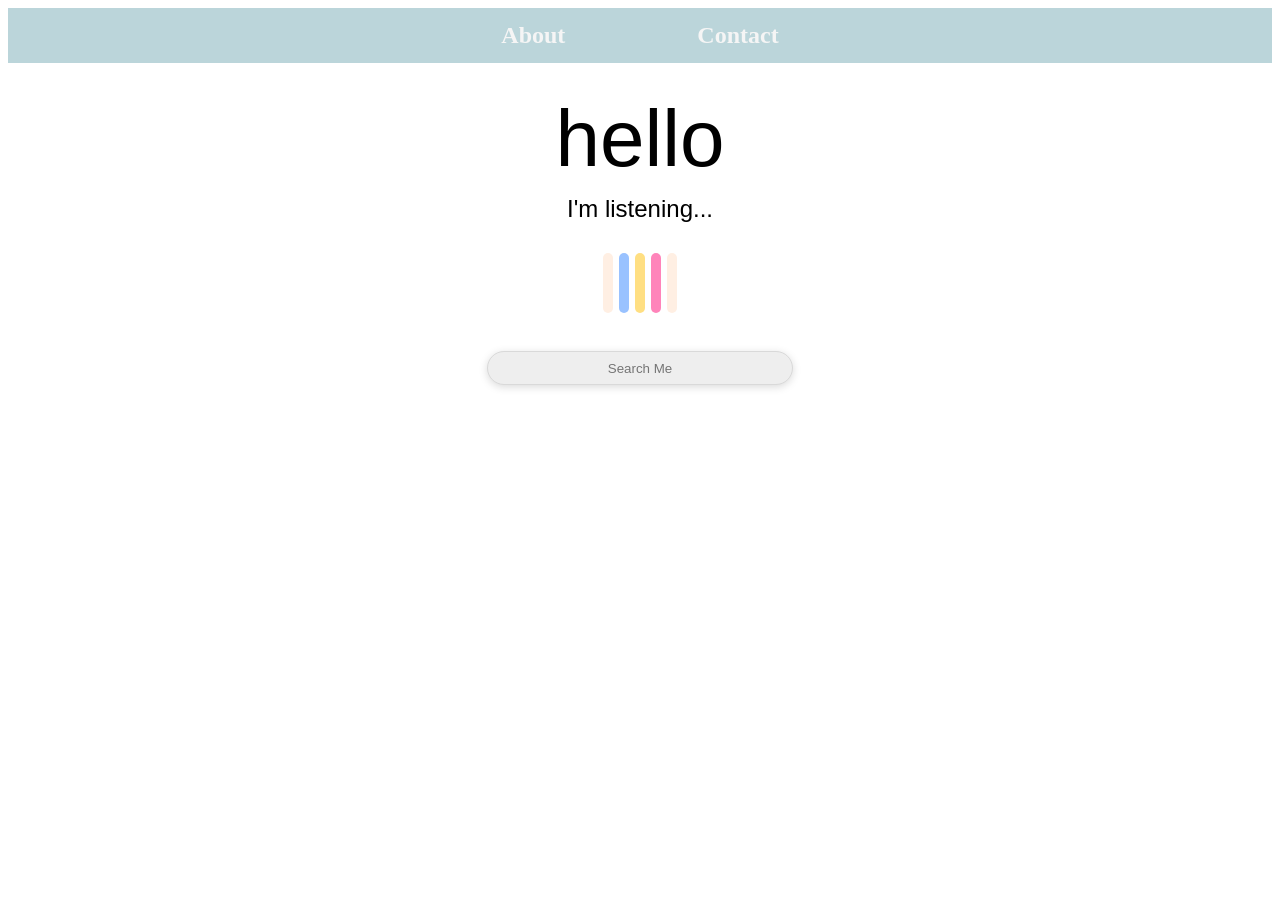
==== index.html @ 107ed71c "Rename page1.html to index.html" ====
<!DOCTYPE html>

<html lang="en">

<head>

<meta charset="UTF-8">

<title>I am listening</title>

<link rel="stylesheet" href="./style.css">

</head>



<body>



<ul class="menu">

	<li class="menuitem"><a href="./about.html">About</a>

    	<img src="./image/mermaid.gif" class="dinobirth" alt=""></li>

  	<li class="contactitem"><a href="#contact">Contact</a>

	<img src="./image/dinorun.gif" class="dinorun" alt="">

</li>

</ul>



<p class="hello">hello</p>



<p class="imlistening">I'm listening...</p>



<div class="loading">

	<span></span>

	<span></span>

	<span></span>

	<span></span>

	<span></span>

</div>



<div class="listen">

	<input class="searchme" placeholder="Search Me"></input>

</div>



</body>



<script>

</script>



</html>
---- style.css ----
h1{

	color: blue;

}



.containers{

	display: flex;

	gap: 5px;

	}



.contain1{

	width: 100px;

	height: 100px;

	background: green;

	border-radius: 20px;



}



.contain2{

	width: 100px;

	height: 100px;

	background: yellow;

	border-radius: 20px;

}



.contain3{

	width: 100px;

	height: 100px;

	background: orange;

	border-radius: 20px;

}



.box:hover{

	transition: transform 2s;

	transform: rotateY(180deg);

}



.userinput {

	margin-top: 50px;

    	display: flex;

	flex-wrap: wrap;

   	width: clamp(250px, 60vw, 600px);

    	gap: 10px;

	justify-content: center;

}



.input {

	text-align: center;

	flex: 0.8;

   

}



.loading{

	width: 100%;

	display: flex;

 	justify-content: center;

    	align-items: center;

	height: 100px;

	gap: 6px;	

}





.loading span{

	width: 10px;

	height: 60px;

	background: #FFEFE3;

	animation: scale 0.9s ease-in-out infinite;

	border-radius: 20px;

}



.loading span:nth-child(2){

	background: #99C2FF;

	animation-delay: -0.8s;

}



.loading span:nth-child(3){

	background: #FFDF82;

	animation-delay: -0.7s;

}



.loading span:nth-child(4){

	background: #FF84BA;

	animation-delay: -0.6s;

}

.loading span:nth-child(5){

	background: #FFEFE3;

	animation-delay: -0.5s;

}





@keyframes scale{

	0%, 40%, 100%{

		transform: scaleY(0.05)

	}

	20%{

		transform: scaleY(1)

	}

}





.listen {

	margin-top: 10px;

	height: 50px;

	width: 100%;

	display: flex;

	justify-content: center;

	align-items: center;

	}



.searchme{

	width: clamp(200px, 50vw, 300px);

	height: 30px;

	background: #EEEEEE;

	border: 1px solid #d9d9d9;

	border-radius: 20px;

	text-align: center;

 	box-shadow: 0 2px 8px rgba(0, 0, 0, 0.15);



}



.imlistening {

	font-family: 'Yuyu', sans-serif;

	font-size: 1.5em;

	margin-top: 10px;

	margin-bottom: 10px;

  	display: flex;

  	align-items: center;

  	justify-content: center;

}





.hello{

	margin: 30px;

	display: flex;

	justify-content: center;

	font-family: 'Yuyu', sans-serif;

  	font-weight: 400;

	font-size: 5em;

	margin-bottom:8px;

  	font-style: normal;}





@font-face {

    	font-family: 'Yuyu';

    	src: url('./fonts/yuyu/Yuyu-Regular.ttf') 	format("truetype"),

    	font-weight: 400;

    	font-style: normal;

    	font-display: swap;

}



.menu{

	list-style-type: none;

	font-family: 'Yuyu';

	font-size: 1.5em;

	display: flex;

	align-items: center;

  	justify-content: center;

	gap: 100px;

	margin: 0px;

	padding: 0px;

 	position: sticky;

  	top: 0;

	font-weight: bold;

	background-color: rgb(187, 213, 218);

	}



.menu li a {

	position:relative;

 	 display: block;

  	color: #F5F5F5;

  	text-align: center;

 	 padding: 14px 16px;

  	text-decoration: none;

}



.dinobirth {

    	position: absolute;

	width: 100px;

    	height: auto;

    	left: 200px;

    	top: 10px;

    	opacity: 0;

    	transition: left 1.5s ease, opacity 0.3s;

}



.dinorun {

    	position: absolute;

	width: 40px;

    	height: auto;

    	left: 200px;

    	top: 10px;

    	opacity: 0;

    	transition: left 1.5s ease, opacity 0.3s;

}



.menu li {

	position: relative;}



.menuitem:hover .dinobirth {

    opacity: 1;

    left: 80px;

}



.contactitem:hover .dinorun {

    opacity: 1;

    left: 80px;

}





h2{

	font-family: 'Yuyu';

	font-size: 2em;

	display: flex;

	margin: 10px 30px;

  	justify-content: center;

	color: #547A95;

}



.dinoimages {

margin-top: 40px;

	display: flex;

	justify-content: center;

}



.dinobirthmain{width: 400px;}
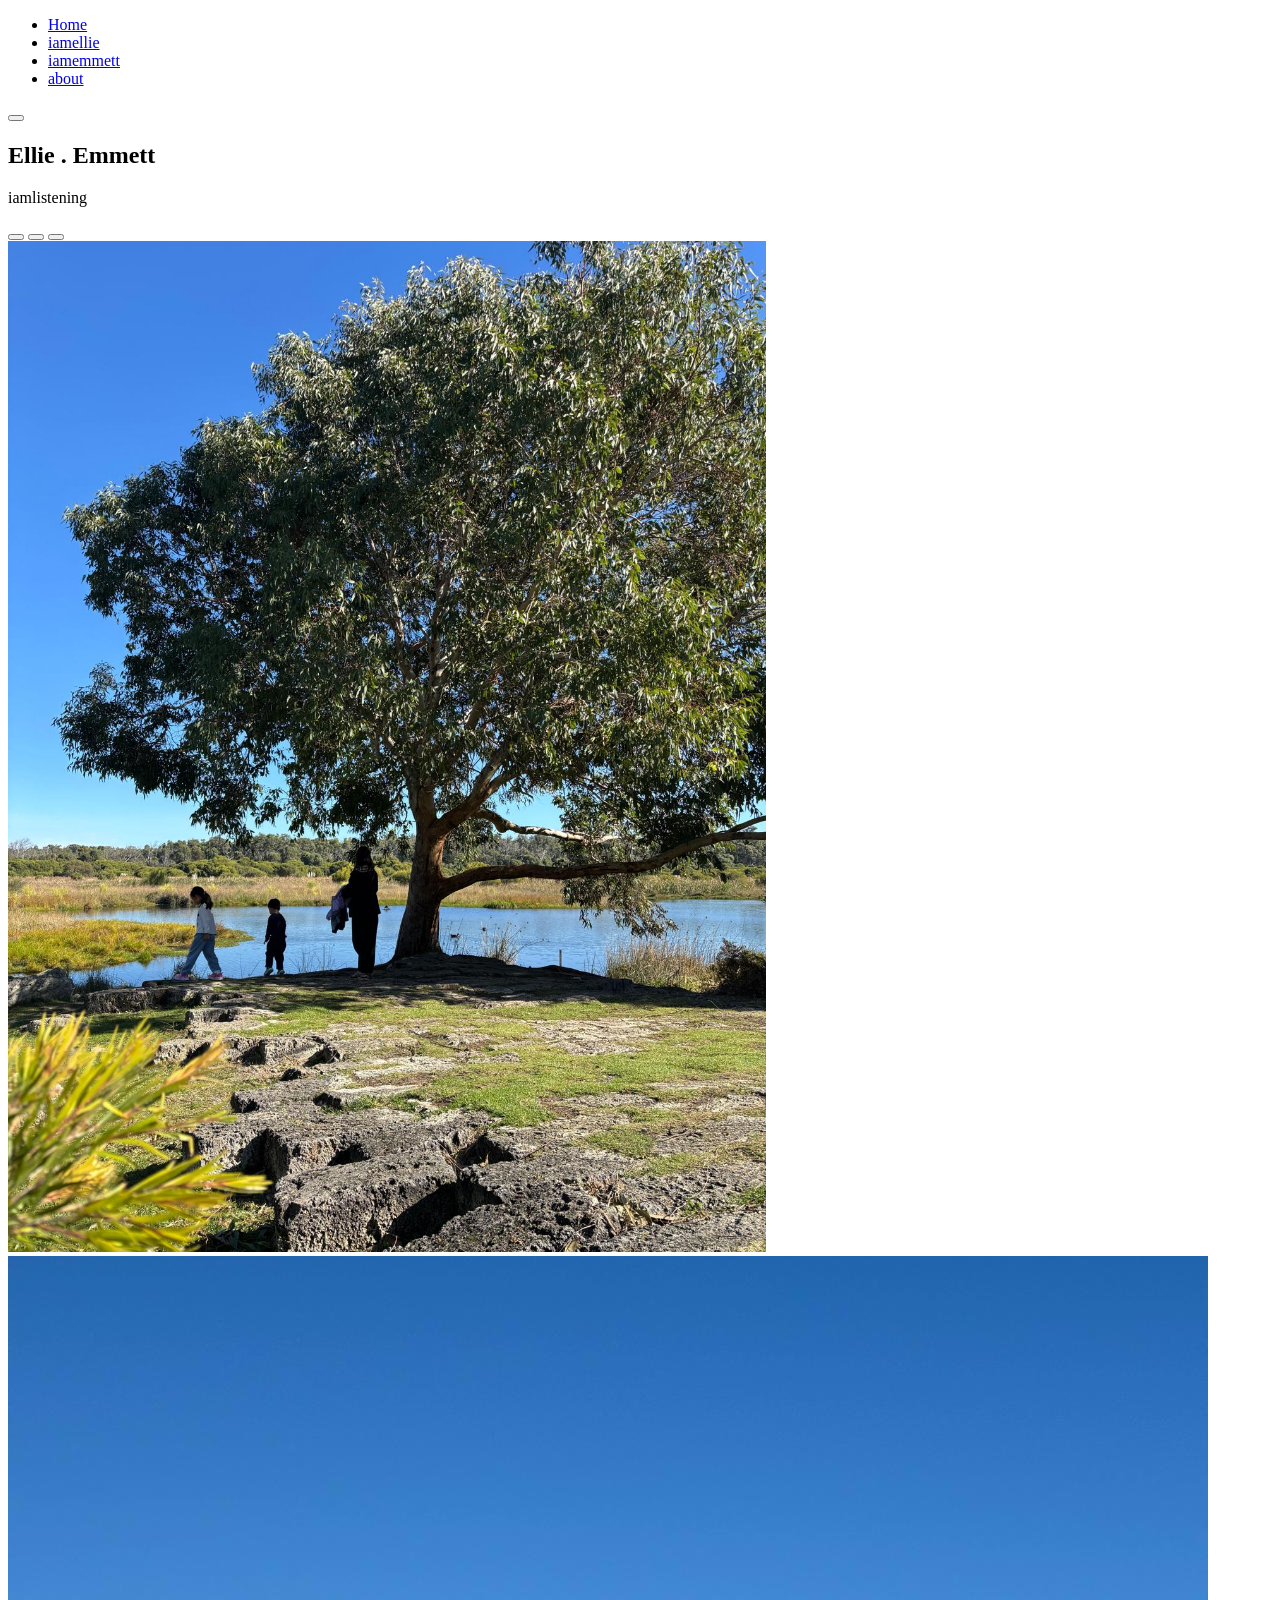
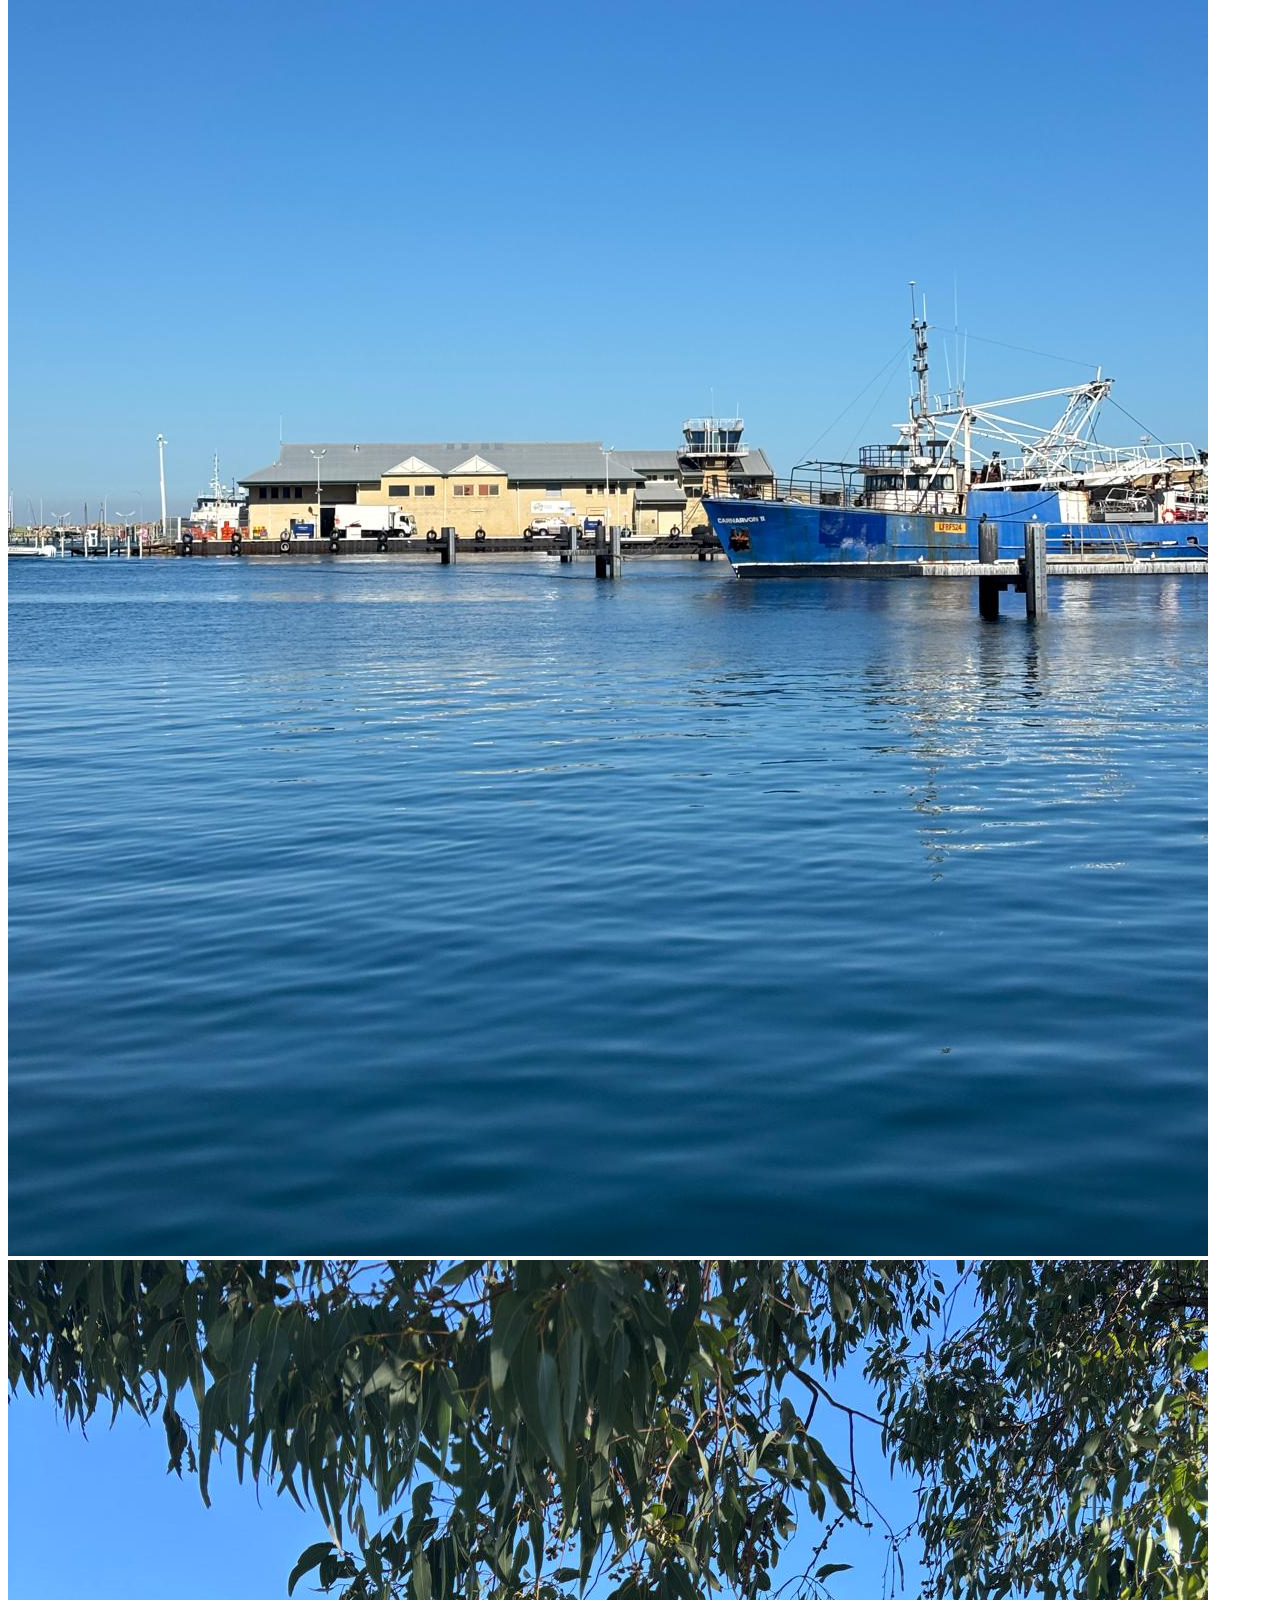
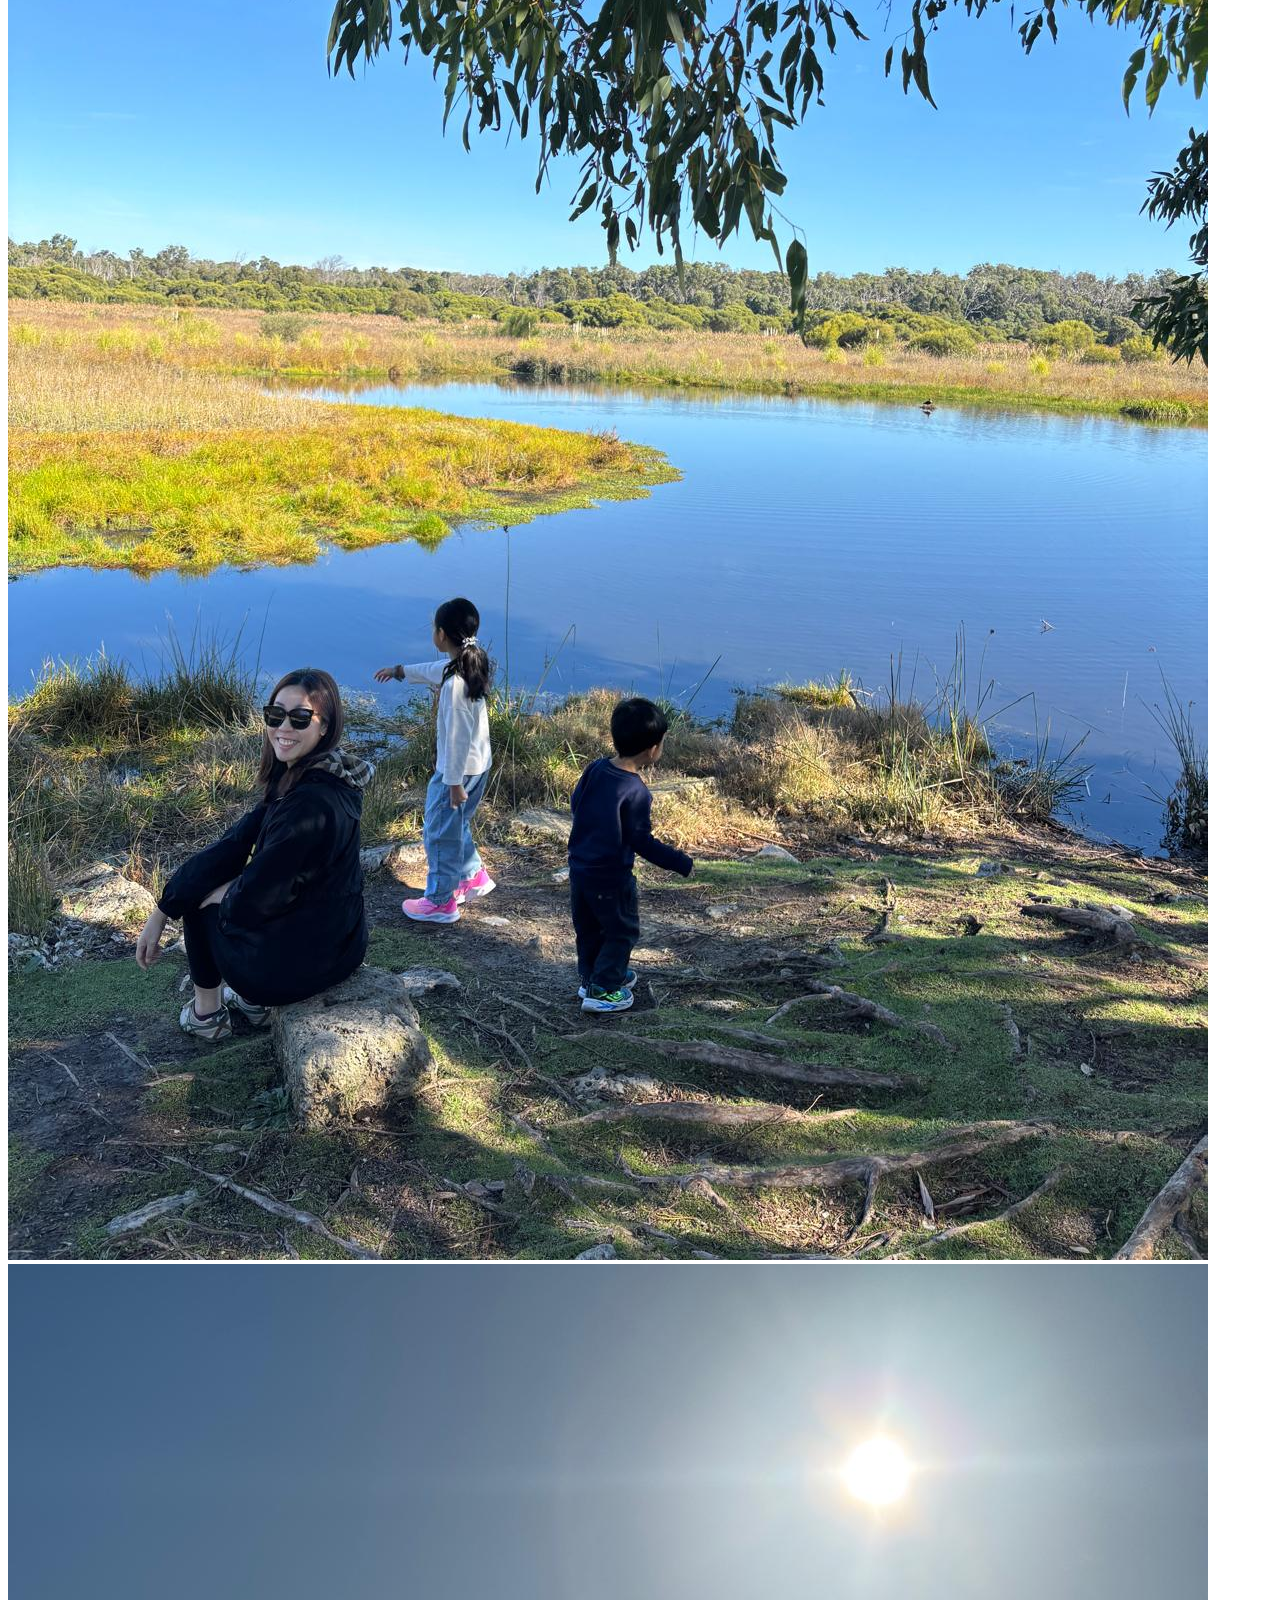
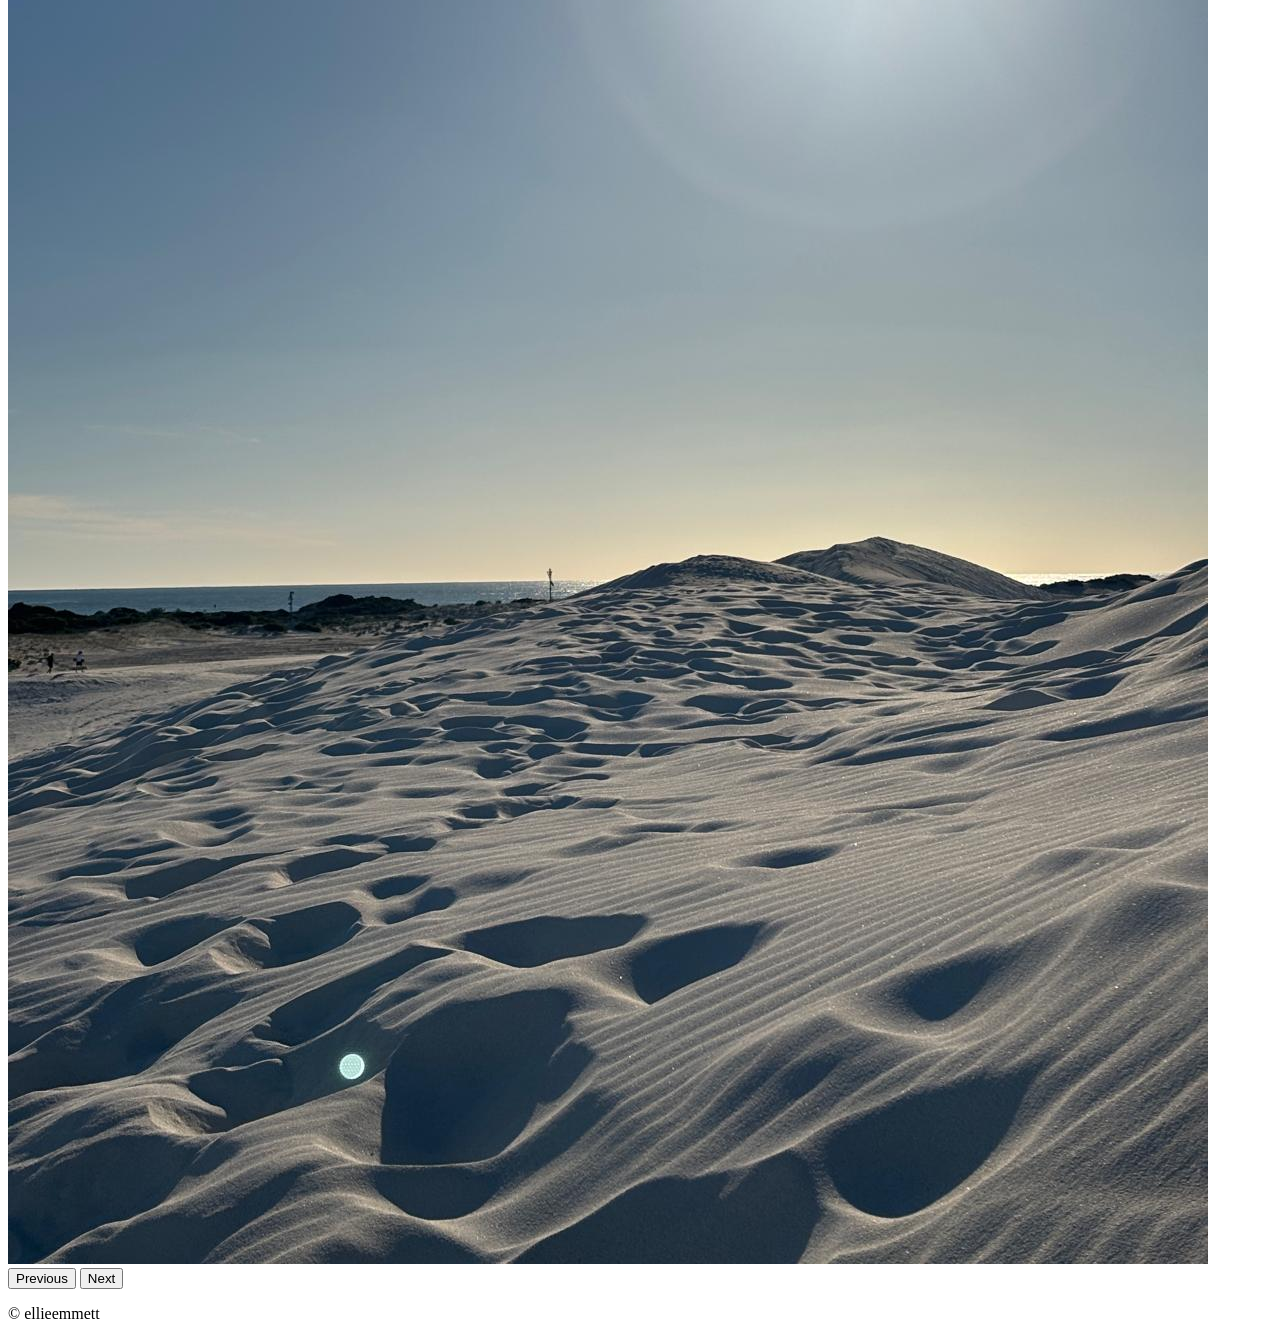
==== commit d2847178: "Add files via upload" ====
--- a/index.html
+++ b/index.html
@@ -1,79 +1,91 @@
 <!DOCTYPE html>
-
 <html lang="en">
 
 <head>
-
-<meta charset="UTF-8">
-
-<title>I am listening</title>
-
-<link rel="stylesheet" href="./style.css">
-
+  <meta charset="UTF-8">
+  <meta name="viewport" content="width=device-width, initial-scale=1.0">
+  <title>EllieEmmett</title>
+  <link rel="stylesheet" href="./css/bootstrap.min.css">
+  <link rel="stylesheet" href="./css/style.css">
 </head>
 
+<body>
+    <div class="container">
+        <header class="d-flex justify-content-center py-3">
+            <ul class="nav nav-pills">
+                <li class="nav-item"><a href="#" class="nav-link active emm_nav" aria-current="page">Home</a></li>
+                <li class="nav-item"><a href="#" class="nav-link emm_nav">iamellie</a></li>
+                <li class="nav-item"><a href="#" class="nav-link emm_nav">iamemmett</a></li>
+                <li class="nav-item"><a href="#" class="nav-link emm_nav">about</a></li>
+            </ul>
+        </header>
+    </div>
+
+<section id="emm_slide">
+    <div class="container my-5">
+        <div class="position-relative p-5 text-center text-muted bg-body border border-dashed rounded-5"> <button
+                type="button"
+                class="position-absolute top-0 end-0 p-3 m-3 btn-close bg-secondary bg-opacity-10 rounded-pill"
+                aria-label="Close"></button>
+            <div class="loading_emm">
+                <span></span>
+                <span></span>
+                <span></span>
+                <span></span>
+                <span></span>
+            </div>
+            <h1 class="text-body-emphasis">Ellie . Emmett</h1>
+            <p class="col-lg-6 mx-auto mb-4">
+                iamlistening
 
 
-<body>
+            <div id="carouselExampleIndicators" class="carousel slide" data-bs-ride="carousel">
+                <div class="carousel-indicators">
+                    <button type="button" data-bs-target="#carouselExampleIndicators" data-bs-slide-to="0"
+                        class="active" aria-current="true" aria-label="Slide 1"></button>
+                    <button type="button" data-bs-target="#carouselExampleIndicators" data-bs-slide-to="1"
+                        aria-label="Slide 2"></button>
+                    <button type="button" data-bs-target="#carouselExampleIndicators" data-bs-slide-to="2"
+                        aria-label="Slide 3"></button>
+                </div>
+                <div class="carousel-inner container-sm">
+                    <div class="carousel-item active">
+      <img src="./image/photo1.jpeg" class="d-block w-100 emm_photo" width="60%" alt="...">
+    </div>
+    <div class="carousel-item">
+      <img src="./image/photo2.jpeg" class="d-block w-100 emm_photo" alt="...">
+    </div>
+    <div class="carousel-item">
+      <img src="./image/photo3.jpeg" class="d-block w-100 emm_photo" alt="...">
+    </div>
+    <div class="carousel-item">
+      <img src="./image/photo4.jpeg" class="d-block w-100 emm_photo" alt="...">
+    </div>
+  </div>
+  <button class="carousel-control-prev" type="button" data-bs-target="#carouselExampleIndicators" data-bs-slide="prev">
+    <span class="carousel-control-prev-icon" aria-hidden="true"></span>
+    <span class="visually-hidden">Previous</span>
+  </button>
+  <button class="carousel-control-next" type="button" data-bs-target="#carouselExampleIndicators" data-bs-slide="next">
+    <span class="carousel-control-next-icon" aria-hidden="true"></span>
+    <span class="visually-hidden">Next</span>
+  </button>
+</div>
+        </div>
+    </div>
+</section>
 
+  <!-- Title -->
+  <section id="title" class="gradient-background">
 
+  </section>
+  <!-- Footer -->
+   <p class="text-body-secondary">© ellieemmett</p>
 
-<ul class="menu">
+  </section>
 
-	<li class="menuitem"><a href="./about.html">About</a>
-
-    	<img src="./image/mermaid.gif" class="dinobirth" alt=""></li>
-
-  	<li class="contactitem"><a href="#contact">Contact</a>
-
-	<img src="./image/dinorun.gif" class="dinorun" alt="">
-
-</li>
-
-</ul>
-
-
-
-<p class="hello">hello</p>
-
-
-
-<p class="imlistening">I'm listening...</p>
-
-
-
-<div class="loading">
-
-	<span></span>
-
-	<span></span>
-
-	<span></span>
-
-	<span></span>
-
-	<span></span>
-
-</div>
-
-
-
-<div class="listen">
-
-	<input class="searchme" placeholder="Search Me"></input>
-
-</div>
-
-
-
+ <script src="./js/bootstrap.bundle.min.js"></script>
+ 
 </body>
 
-
-
-<script>
-
-</script>
-
-
-
-</html>
+</html>
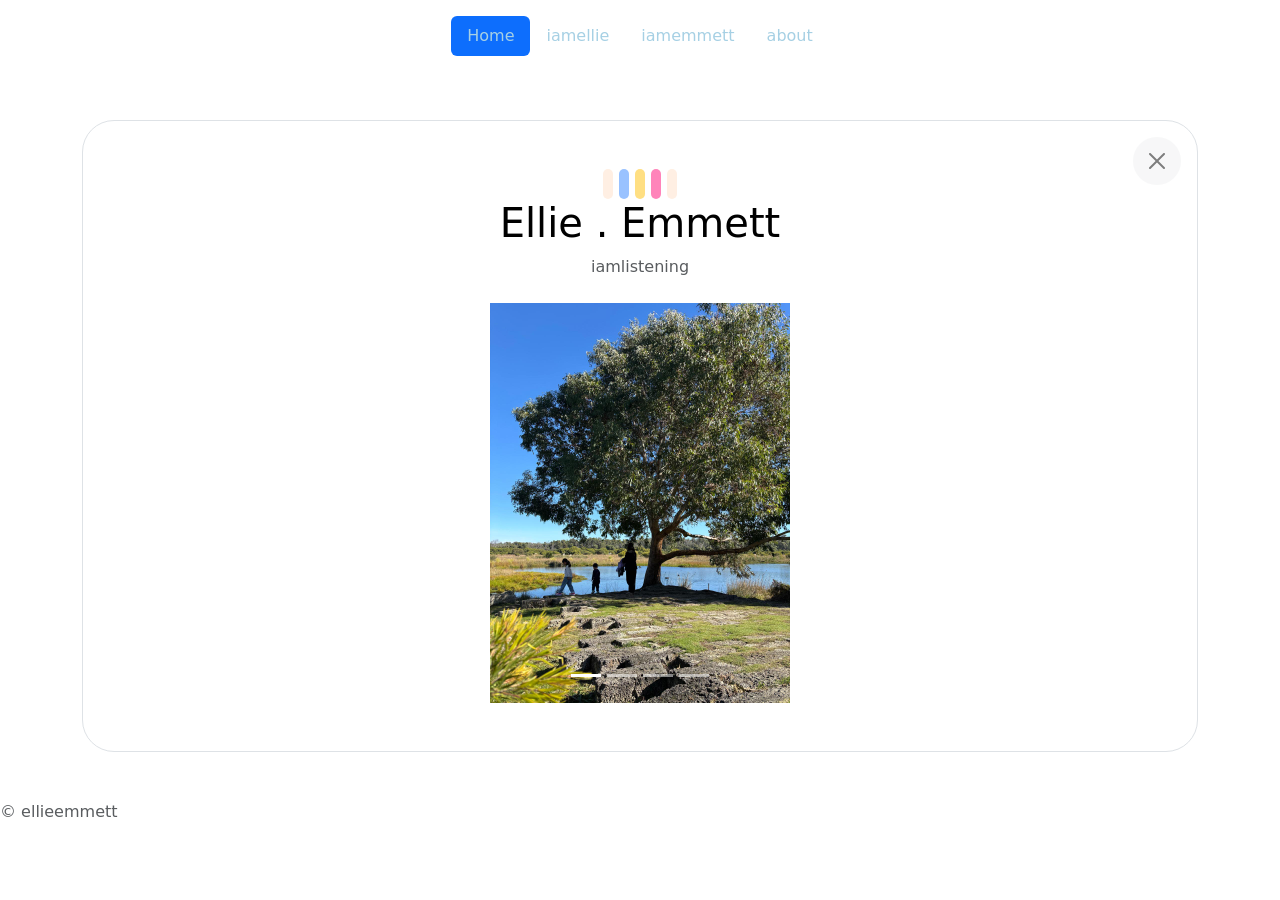
==== commit 90bc337b: "Update index.html" ====
--- a/index.html
+++ b/index.html
@@ -47,6 +47,8 @@
                         aria-label="Slide 2"></button>
                     <button type="button" data-bs-target="#carouselExampleIndicators" data-bs-slide-to="2"
                         aria-label="Slide 3"></button>
+                    <button type="button" data-bs-target="#carouselExampleIndicators" data-bs-slide-to="3"
+                        aria-label="Slide 4"></button>
                 </div>
                 <div class="carousel-inner container-sm">
                     <div class="carousel-item active">
@@ -88,4 +90,4 @@
  
 </body>
 
-</html>+</html>
--- a/css/style.css
+++ b/css/style.css
@@ -0,0 +1,55 @@
+.emm_nav{
+    color: #A6D0E4 !important;
+}
+
+.emm_photo{
+    height: 400px !important;
+    width: auto !important;
+    margin: 0 auto !important; 
+}
+
+.loading_emm{
+	width: 100%;
+	display: flex;
+ 	justify-content: center;
+    align-items: center;
+	height: 50x;
+	gap: 6px;	
+}
+
+.loading_emm span{
+	width: 10px;
+	height: 30px;
+	background: #FFEFE3;
+	animation: scale 0.9s ease-in-out infinite;
+	border-radius: 20px;
+}
+
+.loading_emm span:nth-child(2){
+	background: #99C2FF;
+	animation-delay: -0.8s;
+}
+
+.loading_emm span:nth-child(3){
+	background: #FFDF82;
+	animation-delay: -0.7s;
+}
+
+.loading_emm span:nth-child(4){
+	background: #FF84BA;
+	animation-delay: -0.6s;
+}
+
+.loading_emm span:nth-child(5){
+	background: #FFEFE3;
+	animation-delay: -0.5s;
+}
+
+@keyframes scale{
+	0%, 40%, 100%{
+		transform: scaleY(0.05)
+	}
+	20%{
+		transform: scaleY(1)
+	}
+}
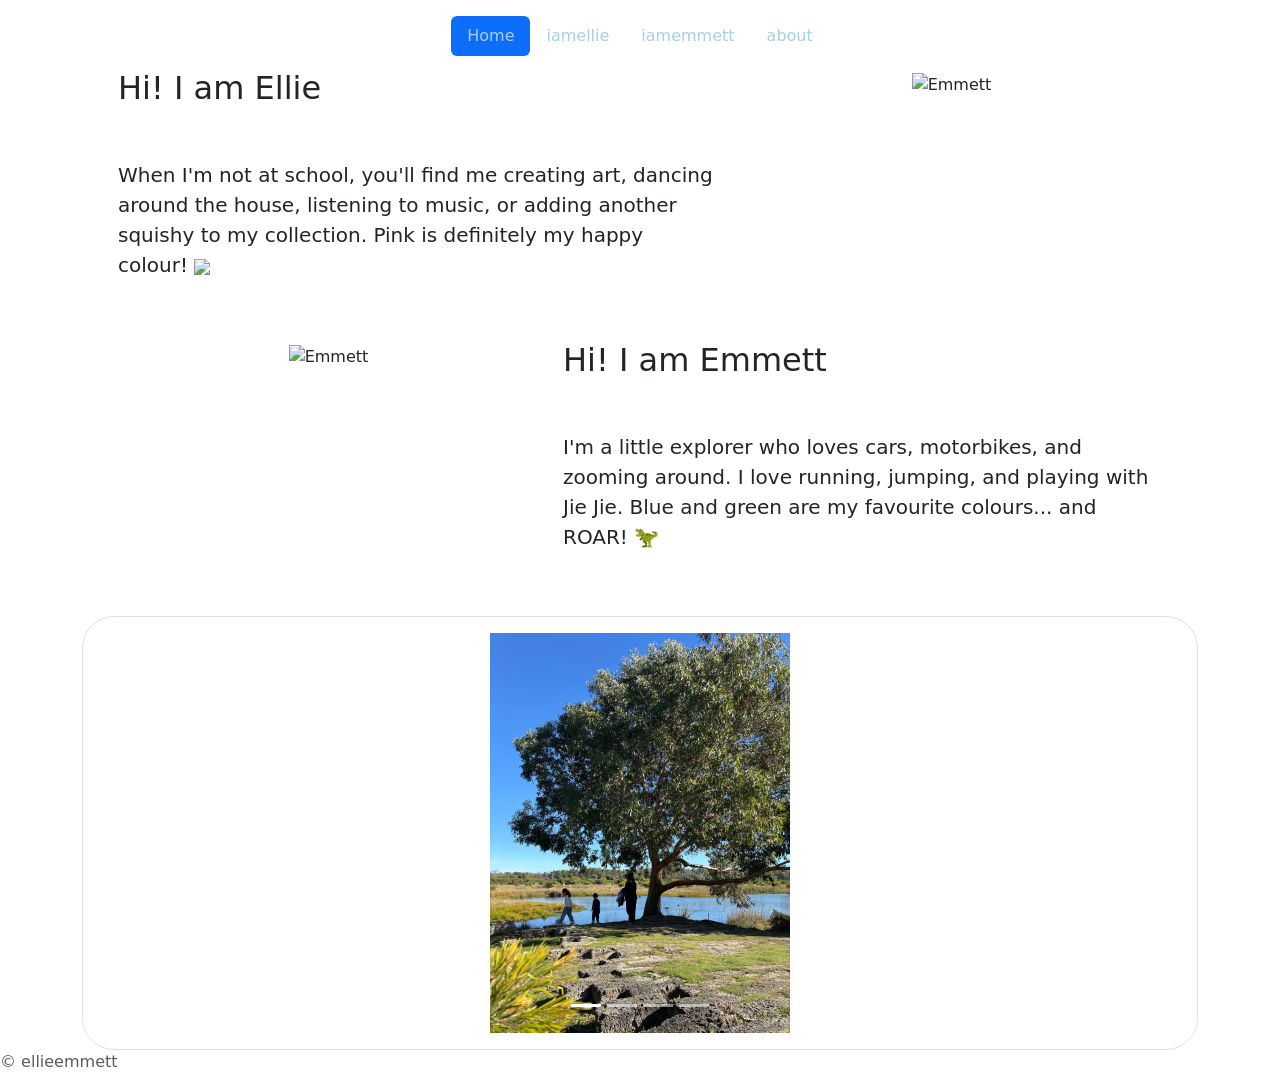
==== commit a4f9c699: "Update index.html" ====
--- a/index.html
+++ b/index.html
@@ -10,6 +10,7 @@
 </head>
 
 <body>
+    
     <div class="container">
         <header class="d-flex justify-content-center py-3">
             <ul class="nav nav-pills">
@@ -20,29 +21,45 @@
             </ul>
         </header>
     </div>
+    
+<div class="container px-5 ell_border">
+    <div class="row featurette">
+        <div class="col-md-7">
+            <h2 class="featurette-heading fw-normal lh-1">Hi! I am Ellie</span></h2>
+            <p class="lead py-5">When I'm not at school, you'll find me creating art, dancing around the house, listening to
+                music, or adding another squishy to my collection. Pink is definitely my happy colour! <img
+                    src="./image/axlotl.png" height="40px"></button>
+            </p>
+        </div>
+        <div class="col-md-5 text-center"> <img src="./image/ell_axo.gif" class="featurette-image img-fluid mx-auto" alt="Emmett"
+                width="250" height="250"> </div>
+    </div>
+</div>
+
+
+<div class="container px-5 ell_border">
+    <div class="row featurette">
+        <div class="col-md-7 order-md-2">
+            <h2 class="featurette-heading fw-normal lh-1">Hi! I am Emmett</span></h2>
+            <p class="lead py-5">I'm a little explorer who loves cars, motorbikes, and zooming around. I love running,
+                jumping, and playing with Jie Jie. Blue and green are my favourite colours... and ROAR! <span
+                    class="dino_emm">🦖</span></button>
+        </div>
+        <div class="col-md-5 order-md-1 text-center"> <img src="./image/emm_dino.gif" class="featurette-image img-fluid mx-auto" alt="Emmett"
+                width="250" height="250"> </div>
+    </div>
+</div>
+
 
 <section id="emm_slide">
-    <div class="container my-5">
-        <div class="position-relative p-5 text-center text-muted bg-body border border-dashed rounded-5"> <button
-                type="button"
-                class="position-absolute top-0 end-0 p-3 m-3 btn-close bg-secondary bg-opacity-10 rounded-pill"
-                aria-label="Close"></button>
-            <div class="loading_emm">
-                <span></span>
-                <span></span>
-                <span></span>
-                <span></span>
-                <span></span>
-            </div>
-            <h1 class="text-body-emphasis">Ellie . Emmett</h1>
-            <p class="col-lg-6 mx-auto mb-4">
-                iamlistening
-
+    <div class="container">
+        <div
+            class="position-relative px-5 py-3 text-center text-muted bg-body border border-dashed rounded-5 emm_bgcolor">
 
             <div id="carouselExampleIndicators" class="carousel slide" data-bs-ride="carousel">
                 <div class="carousel-indicators">
-                    <button type="button" data-bs-target="#carouselExampleIndicators" data-bs-slide-to="0"
-                        class="active" aria-current="true" aria-label="Slide 1"></button>
+                    <button type="button" data-bs-target="#carouselExampleIndicators" data-bs-slide-to="0" class="active"
+                        aria-current="true" aria-label="Slide 1"></button>
                     <button type="button" data-bs-target="#carouselExampleIndicators" data-bs-slide-to="1"
                         aria-label="Slide 2"></button>
                     <button type="button" data-bs-target="#carouselExampleIndicators" data-bs-slide-to="2"
@@ -52,29 +69,36 @@
                 </div>
                 <div class="carousel-inner container-sm">
                     <div class="carousel-item active">
-      <img src="./image/photo1.jpeg" class="d-block w-100 emm_photo" width="60%" alt="...">
-    </div>
-    <div class="carousel-item">
-      <img src="./image/photo2.jpeg" class="d-block w-100 emm_photo" alt="...">
-    </div>
-    <div class="carousel-item">
-      <img src="./image/photo3.jpeg" class="d-block w-100 emm_photo" alt="...">
-    </div>
-    <div class="carousel-item">
-      <img src="./image/photo4.jpeg" class="d-block w-100 emm_photo" alt="...">
-    </div>
-  </div>
-  <button class="carousel-control-prev" type="button" data-bs-target="#carouselExampleIndicators" data-bs-slide="prev">
-    <span class="carousel-control-prev-icon" aria-hidden="true"></span>
-    <span class="visually-hidden">Previous</span>
-  </button>
-  <button class="carousel-control-next" type="button" data-bs-target="#carouselExampleIndicators" data-bs-slide="next">
-    <span class="carousel-control-next-icon" aria-hidden="true"></span>
-    <span class="visually-hidden">Next</span>
-  </button>
-</div>
-        </div>
-    </div>
+                        <img src="./image/photo1.jpeg" class="d-block w-100 emm_photo" width="60%" alt="...">
+                    </div>
+                    <div class="carousel-item">
+                        <img src="./image/photo2.jpeg" class="d-block w-100 emm_photo" alt="...">
+                    </div>
+                    <div class="carousel-item">
+                        <img src="./image/photo3.jpeg" class="d-block w-100 emm_photo" alt="...">
+                    </div>
+                    <div class="carousel-item">
+                        <img src="./image/photo4.jpeg" class="d-block w-100 emm_photo" alt="...">
+                    </div>
+                </div>
+                <button class="carousel-control-prev" type="button" data-bs-target="#carouselExampleIndicators"
+                    data-bs-slide="prev">
+                    <span class="carousel-control-prev-icon" aria-hidden="true"></span>
+                    <span class="visually-hidden">Previous</span>
+                </button>
+                <button class="carousel-control-next" type="button" data-bs-target="#carouselExampleIndicators"
+                    data-bs-slide="next">
+                    <span class="carousel-control-next-icon" aria-hidden="true"></span>
+                    <span class="visually-hidden">Next</span>
+                </button>
+            </div>
+            
+            </div>
+            
+            </div>
+
+
+            
 </section>
 
   <!-- Title -->
@@ -87,6 +111,7 @@
   </section>
 
  <script src="./js/bootstrap.bundle.min.js"></script>
+ <script src="https://cdn.jsdelivr.net/npm/masonry-layout@4.2.2/dist/masonry.pkgd.min.js" integrity="sha384-GNFwBvfVxBkLMJpYMOABq3c+d3KnQxudP/mGPkzpZSTYykLBNsZEnG2D9G/X/+7D" crossorigin="anonymous" async></script>
  
 </body>
 
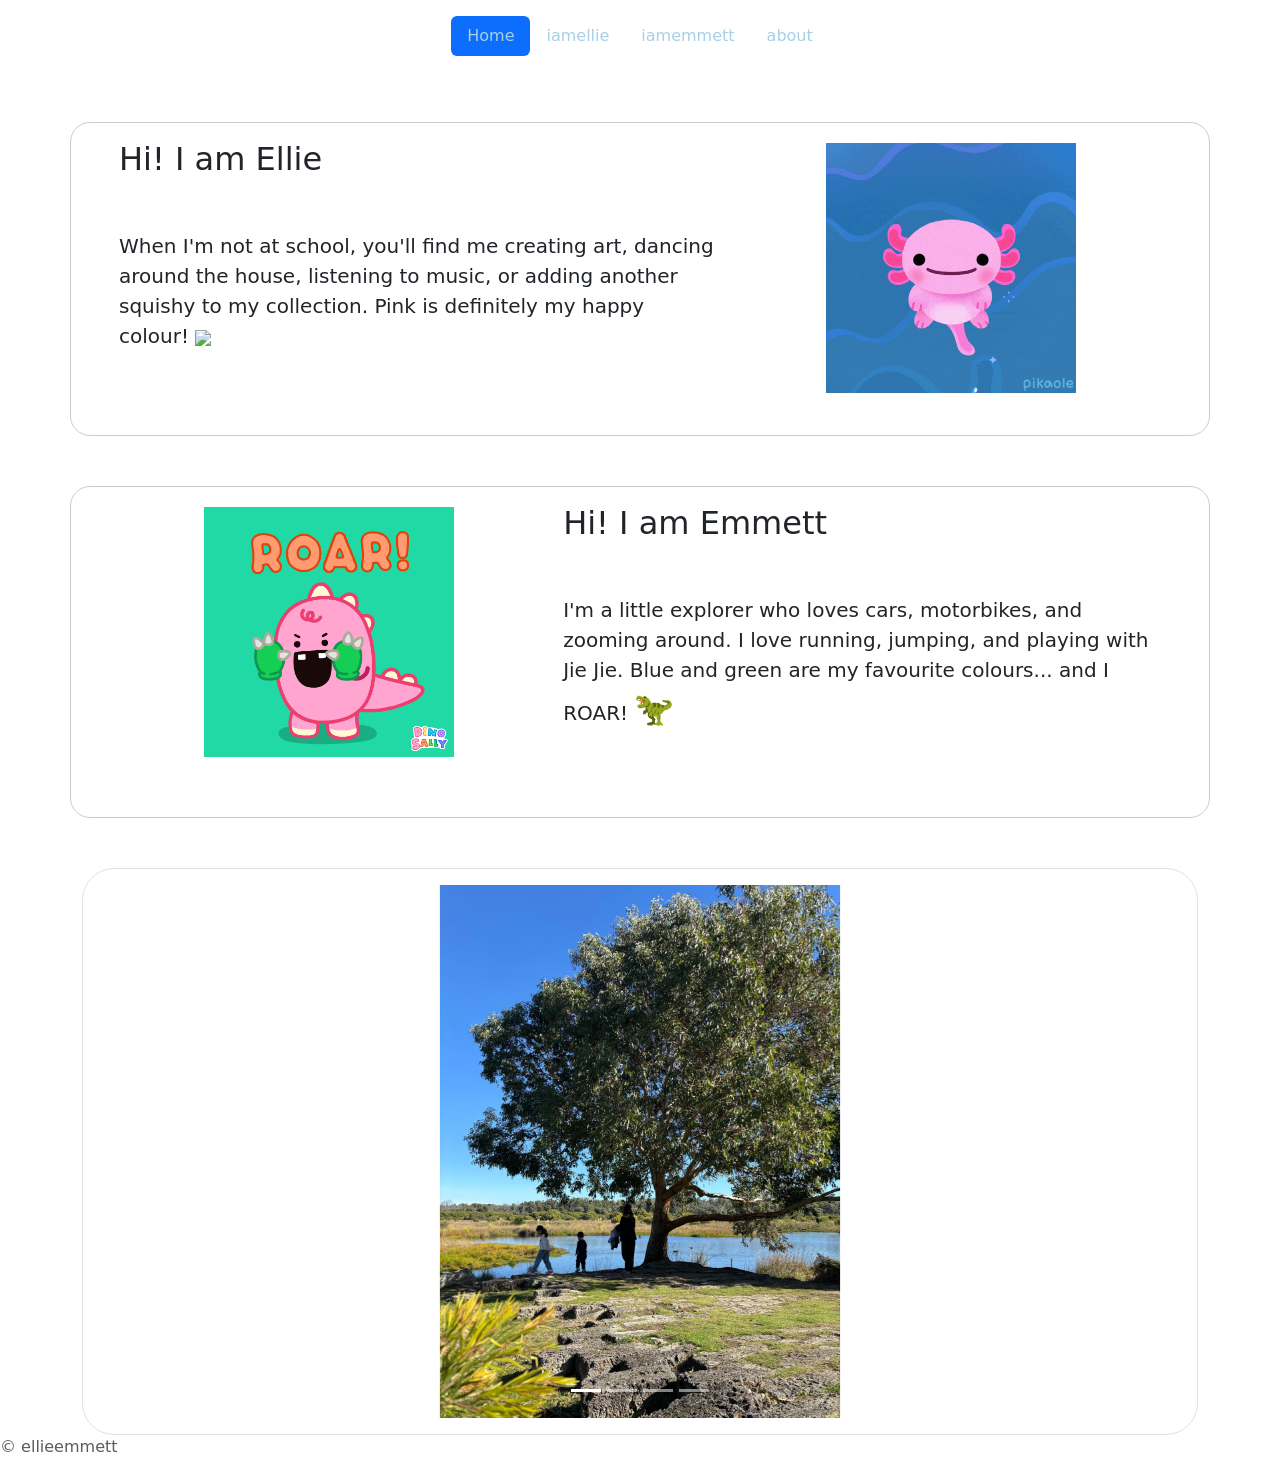
==== commit 232d1662: "Update index.html" ====
--- a/index.html
+++ b/index.html
@@ -42,7 +42,7 @@
         <div class="col-md-7 order-md-2">
             <h2 class="featurette-heading fw-normal lh-1">Hi! I am Emmett</span></h2>
             <p class="lead py-5">I'm a little explorer who loves cars, motorbikes, and zooming around. I love running,
-                jumping, and playing with Jie Jie. Blue and green are my favourite colours... and ROAR! <span
+                jumping, and playing with Jie Jie. Blue and green are my favourite colours... and I ROAR! <span
                     class="dino_emm">🦖</span></button>
         </div>
         <div class="col-md-5 order-md-1 text-center"> <img src="./image/emm_dino.gif" class="featurette-image img-fluid mx-auto" alt="Emmett"
--- a/css/style.css
+++ b/css/style.css
@@ -1,11 +1,30 @@
+
+.ell_border {
+    border: 1px solid #ccc;
+     margin: 50px auto;
+    padding: 20px;
+    border-radius: 20px;
+}
+
+.dino_emm{
+    font-size: 2rem;
+}
+
 .emm_nav{
     color: #A6D0E4 !important;
 }
 
 .emm_photo{
-    height: 400px !important;
-    width: auto !important;
+  
+    width: 400px !important;
     margin: 0 auto !important; 
+    object-fit: cover;
+}
+
+.container_em{
+display: flex;
+flex-wrap: wrap;
+
 }
 
 .loading_emm{
@@ -52,4 +71,4 @@
 	20%{
 		transform: scaleY(1)
 	}
-}+}
